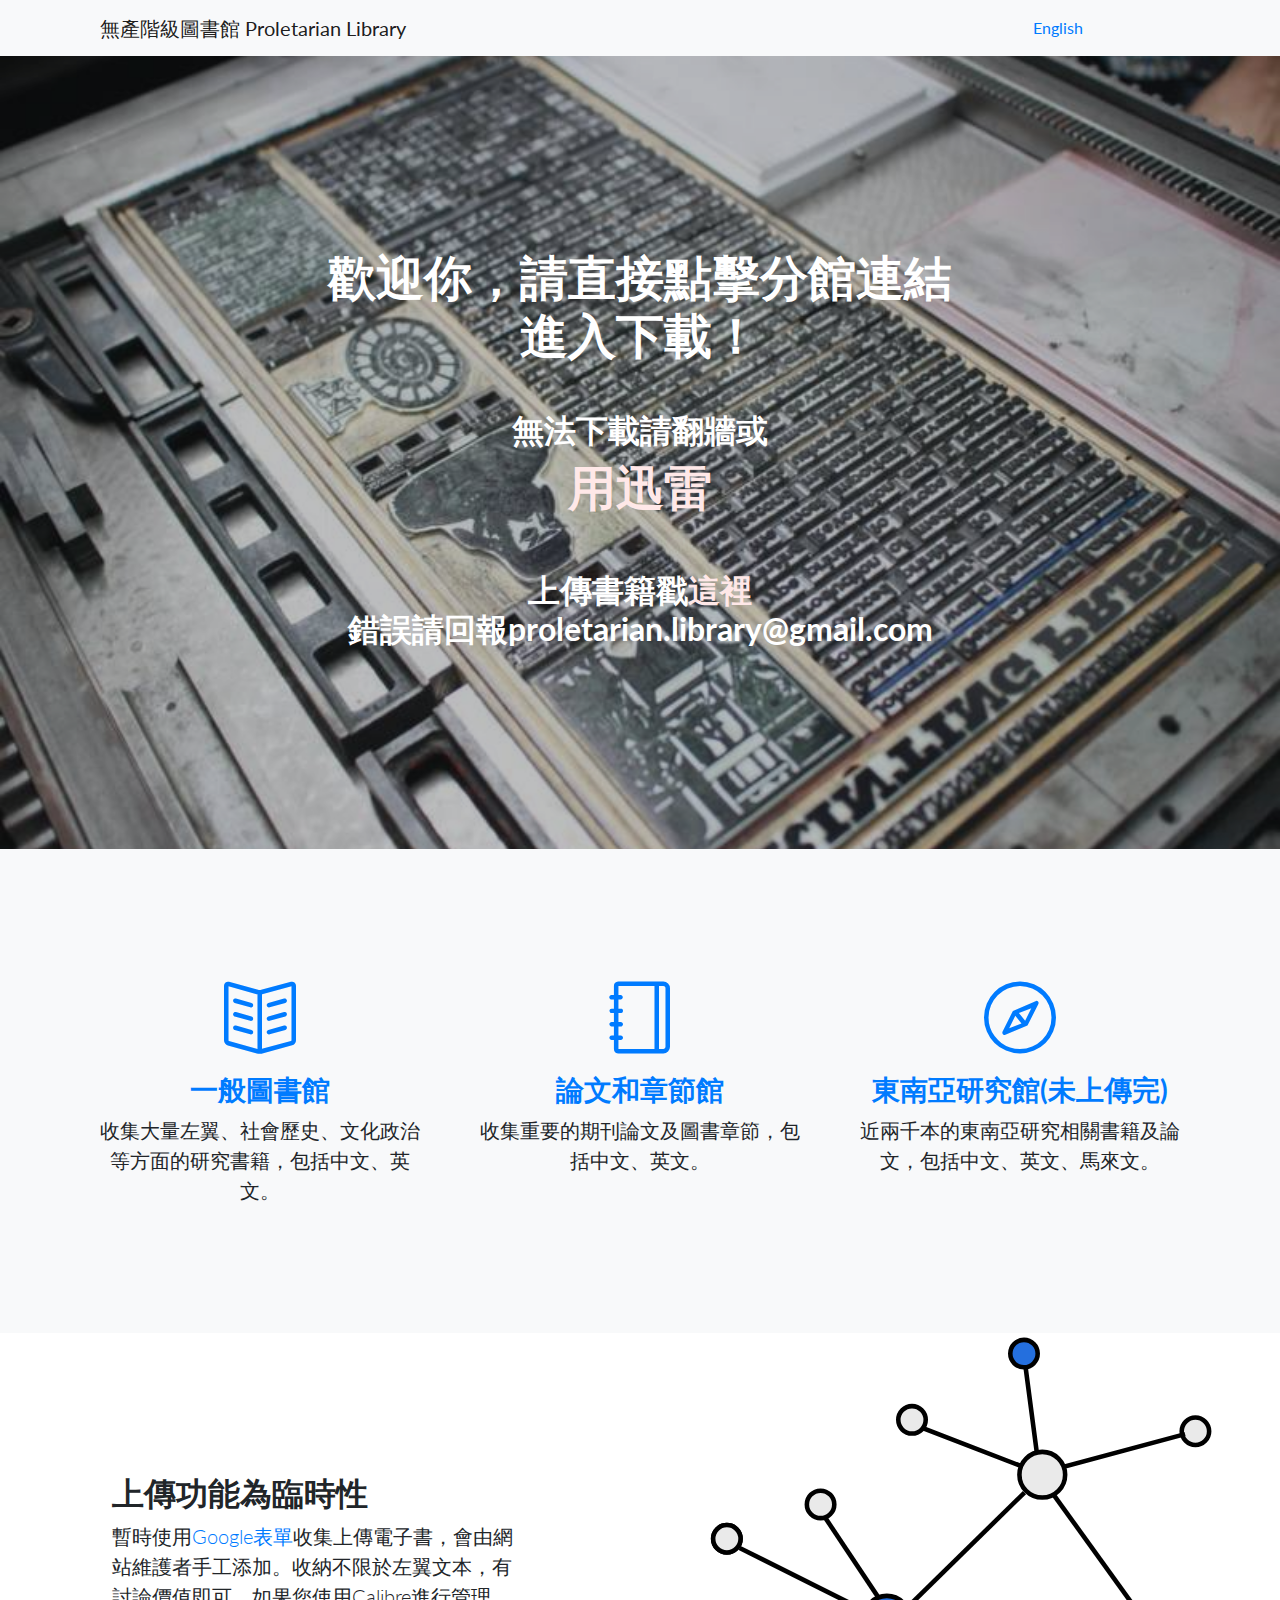
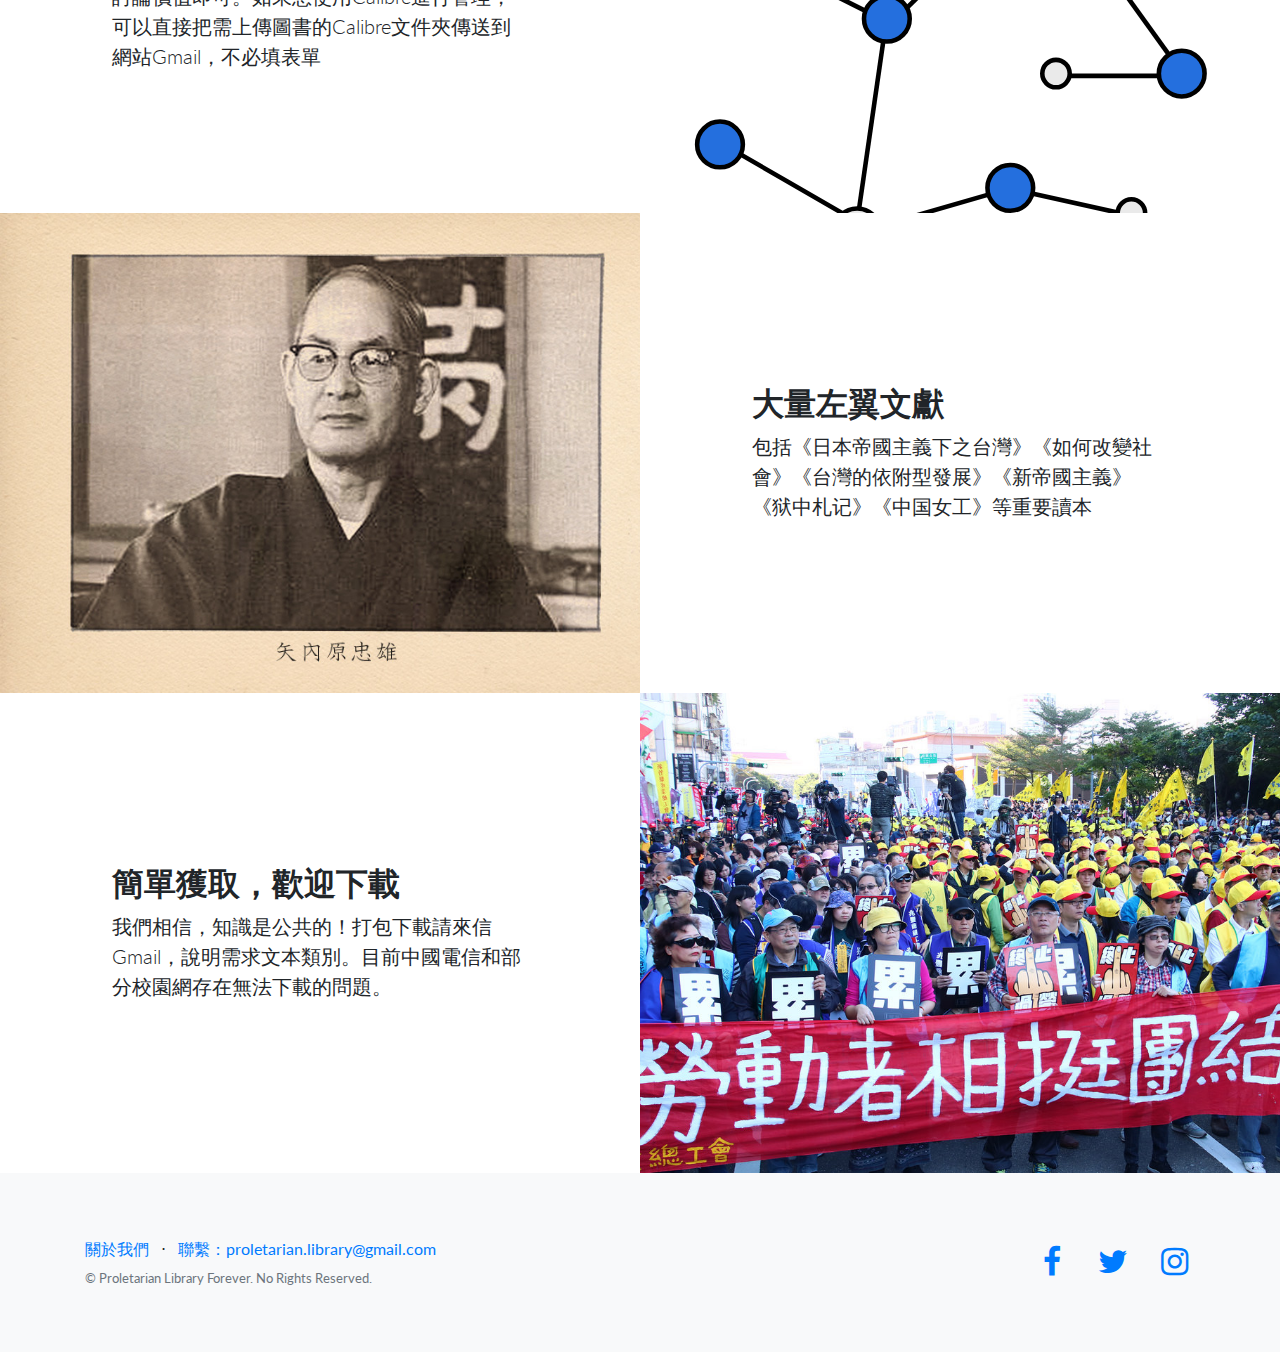
==== index.html @ 44e4b073 "改名東南亞研究館" ====
<!DOCTYPE html>
<html lang="zh-cmn-Hant">

  <head>
    <!-- Global site tag (gtag.js) - Google Analytics -->
    <script async src="https://www.googletagmanager.com/gtag/js?id=UA-118334359-1"></script>
    <script>
      window.dataLayer = window.dataLayer || [];
      function gtag(){dataLayer.push(arguments);}
      gtag('js', new Date());
    
      gtag('config', 'UA-118334359-1');
    </script>


    <meta charset="utf-8">
    <meta name="viewport" content="width=device-width, initial-scale=1, shrink-to-fit=no">
    <meta name="description" content="">
    <meta name="author" content="">

    <title>無產階級圖書館 - 解放知識！</title>
    <link rel="Shortcut Icon" type="image/x-icon" href="favicon.ico" />

    <!-- Bootstrap core CSS -->
    <link href="vendor/bootstrap/css/bootstrap.min.css" rel="stylesheet">

    <!-- Custom fonts for this template -->
    <link href="vendor/font-awesome/css/font-awesome.min.css" rel="stylesheet" type="text/css">
    <link href="vendor/simple-line-icons/css/simple-line-icons.css" rel="stylesheet" type="text/css">
    <link href="https://fonts.googleapis.com/css?family=Lato:300,400,700,300italic,400italic,700italic" rel="stylesheet" type="text/css">

    <!-- Custom styles for this template -->
    <link href="css/landing-page.min.css" rel="stylesheet">

  </head>

  <body>
    <!-- Navigation -->
    <nav class="navbar navbar-light bg-light static-top">
      <div class="container">
        <div class="col-md-10">
        <a class="navbar-brand" href="#">無產階級圖書館 Proletarian Library</a>
        </div>
        <div class="col-md-2">
        <a id="translateLink" class="text-right"></a>
        <a href="en-index.html" class="text-right">&nbsp;&nbsp;English</a>
        </div>
      </div>
    </nav>

    <!-- Masthead -->
    <header class="masthead text-white text-center">
      <div class="overlay"></div>
      <div class="container">
        <div class="row">
          <div class="col-xl-9 mx-auto">
            <h1 class="mb-5" id="invitecode">歡迎你，請直接點擊分館連結<br>進入下載！</h1><h2>無法下載請翻牆或<h1><a style="color:#FFE8E8;" href="http://www.xunlei.com/">用迅雷</a></h1></h2><br><br><h2>上傳書籍戳<a style="color:#FFE8E8;" href="https://goo.gl/forms/oBvACtaCFhS4mott1">這裡</a><br>錯誤請回報proletarian.library@gmail.com</h2>
          </div>
          <div class="col-md-10 col-lg-8 col-xl-7 mx-auto">
            <form>
              <!-- div class="form-row">
                <div class="col-12 col-md-9 mb-2 mb-md-0">
                  <input type="text" class="form-control form-control-lg" placeholder="輸入">
                </div>
                <div class="col-12 col-md-3">
                  <button type="button" class="btn btn-block btn-lg btn-primary" onclick="myFunction()">申請</button>
                </div -->
              </div>
            </form>
          </div>
        </div>
      </div>
    </header>

    <!-- Icons Grid -->
    <section class="features-icons bg-light text-center">
      <div class="container">
        <div class="row">
          <div class="col-lg-4">
            <div class="features-icons-item mx-auto mb-5 mb-lg-0 mb-lg-3">
              <div class="features-icons-icon d-flex">
                <i class="icon-book-open m-auto text-primary" onclick="window.open('My_library_table.html');"></i>
              </div>
              <h3><a target="_blank" href="My_library_table.html">一般圖書館</a></h3>
              <p class="lead mb-0">收集大量左翼、社會歷史、文化政治等方面的研究書籍，包括中文、英文。</p>
            </div>
          </div>
          <div class="col-lg-4">
            <div class="features-icons-item mx-auto mb-5 mb-lg-0 mb-lg-3">
              <div class="features-icons-icon d-flex">
                <i class="icon-notebook m-auto text-primary" onclick="window.open('Articles_table.html');"></i>
              </div>
              <h3><a target="_blank" href="Articles_table.html">論文和章節館</a></h3>
              <p class="lead mb-0">收集重要的期刊論文及圖書章節，包括中文、英文。</p>
            </div>
          </div>
          <div class="col-lg-4">
            <div class="features-icons-item mx-auto mb-0 mb-lg-3">
              <div class="features-icons-icon d-flex">
                <i class="icon-compass m-auto text-primary" onclick="window.open('singapore-malaysia_table.html');"></i>
              </div>
              <h3><a target="_blank" href="SEA_table.html">東南亞研究館(未上傳完)</a></h3>
              <p class="lead mb-0">近兩千本的東南亞研究相關書籍及論文，包括中文、英文、馬來文。</p>
            </div>
          </div>
        </div>
      </div>
    </section>

    <!-- Image Showcases -->
    <section class="showcase">
      <div class="container-fluid p-0">
        <div class="row no-gutters">

          <div class="col-lg-6 order-lg-2 text-white showcase-img" style="background-image: url('img/bg-showcase-1.svg');"></div>
          <div class="col-lg-6 order-lg-1 my-auto showcase-text">
            <h2>上傳功能為臨時性</h2>
            <p class="lead mb-0">暫時使用<a href="https://goo.gl/forms/oBvACtaCFhS4mott1">Google表單</a>收集上傳電子書，會由網站維護者手工添加。收納不限於左翼文本，有討論價值即可。如果您使用Calibre進行管理，可以直接把需上傳圖書的Calibre文件夾傳送到網站Gmail，不必填表單</p>
          </div>
        </div>
        <div class="row no-gutters">
          <div class="col-lg-6 text-white showcase-img" style="background-image: url('img/bg-showcase-2.jpg');"></div>
          <div class="col-lg-6 my-auto showcase-text">
            <h2>大量左翼文獻</h2>
            <p class="lead mb-0">包括《日本帝國主義下之台灣》《如何改變社會》《台灣的依附型發展》《新帝國主義》《狱中札记》《中国女工》等重要讀本</p>
          </div>
        </div>
        <div class="row no-gutters">
          <div class="col-lg-6 order-lg-2 text-white showcase-img" style="background-image: url('img/bg-showcase-3.jpg');"></div>
          <div class="col-lg-6 order-lg-1 my-auto showcase-text">
            <h2>簡單獲取，歡迎下載</h2>
            <p class="lead mb-0">我們相信，知識是公共的！打包下載請來信Gmail，說明需求文本類別。目前中國電信和部分校園網存在無法下載的問題。</p>
          </div>
        </div>
      </div>
    </section>
    <!-- Testimonials
    <section class="testimonials text-center bg-light">
      <div class="container">
        <h2 class="mb-5">What people are saying...</h2>
        <div class="row">
          <div class="col-lg-4">
            <div class="testimonial-item mx-auto mb-5 mb-lg-0">
              <img class="img-fluid rounded-circle mb-3" src="img/testimonials-1.jpg" alt="">
              <h5>Margaret E.</h5>
              <p class="font-weight-light mb-0">"This is fantastic! Thanks so much guys!"</p>
            </div>
          </div>
          <div class="col-lg-4">
            <div class="testimonial-item mx-auto mb-5 mb-lg-0">
              <img class="img-fluid rounded-circle mb-3" src="img/testimonials-2.jpg" alt="">
              <h5>Fred S.</h5>
              <p class="font-weight-light mb-0">"Bootstrap is amazing. I've been using it to create lots of super nice landing pages."</p>
            </div>
          </div>
          <div class="col-lg-4">
            <div class="testimonial-item mx-auto mb-5 mb-lg-0">
              <img class="img-fluid rounded-circle mb-3" src="img/testimonials-3.jpg" alt="">
              <h5>Sarah	W.</h5>
              <p class="font-weight-light mb-0">"Thanks so much for making these free resources available to us!"</p>
            </div>
          </div>
        </div>
      </div>
    </section> 
    -->

    <!-- Call to Action
    <section class="call-to-action text-white text-center">
      <div class="overlay"></div>
      <div class="container">
        <div class="row">
          <div class="col-xl-9 mx-auto">
            <h2 class="mb-4" id="invitecode">有興趣? 輸入「我申請加入無產階級圖書館」來獲得邀請碼</h2>
          </div>
          <div class="col-md-10 col-lg-8 col-xl-7 mx-auto">
            <form>
              <div class="form-row">
                <div class="col-12 col-md-9 mb-2 mb-md-0">
                  <input type="text" class="form-control form-control-lg" placeholder="輸入">
                </div>
                <div class="col-12 col-md-3">
                  <button type="button" class="btn btn-block btn-lg btn-primary" onclick="myFunction()">申請!</button>
                </div>
              </div>
            </form>
          </div>
        </div>
      </div>
    </section>
    -->

    <!-- Footer -->
    <footer class="footer bg-light">
      <div class="container">
        <div class="row">
          <div class="col-lg-6 h-100 text-center text-lg-left my-auto">
            <ul class="list-inline mb-2">
              <li class="list-inline-item">
                <a href="about.html">關於我們</a>
              </li>
              <li class="list-inline-item">&sdot;</li>
              <li class="list-inline-item">
                <a href="#">聯繫：proletarian.library@gmail.com</a>
              </li>
            </ul>
            <p class="text-muted small mb-4 mb-lg-0">&copy; Proletarian Library Forever. No Rights Reserved.</p>
          </div>
          <div class="col-lg-6 h-100 text-center text-lg-right my-auto">
            <ul class="list-inline mb-0">
              <li class="list-inline-item mr-3">
                <a href="https://www.facebook.com/%E7%84%A1%E7%94%A2%E9%9A%8E%E7%B4%9A%E5%9C%96%E6%9B%B8%E9%A4%A8-1980817695581349">
                  <i class="fa fa-facebook fa-2x fa-fw"></i>
                </a>
              </li>
              <li class="list-inline-item mr-3">
                <a href="#">
                  <i class="fa fa-twitter fa-2x fa-fw"></i>
                </a>
              </li>
              <li class="list-inline-item">
                <a href="#">
                  <i class="fa fa-instagram fa-2x fa-fw"></i>
                </a>
              </li>
            </ul>
          </div>
        </div>
      </div>
    </footer>

    <!-- Bootstrap core JavaScript -->
    <script src="vendor/jquery/jquery.min.js"></script>
    <script src="vendor/bootstrap/js/bootstrap.bundle.min.js"></script>
    <script src="chinese_convert.js"></script>
    <script>
    var defaultEncoding = 1; // 預設語言：1-繁體中文 | 2-简体中文
    var translateDelay = 0;
    var cookieDomain = "https://b614103080.github.io/proletariat_library";  // 修改爲你的部落格地址
    var msgToTraditionalChinese = "轉換爲繁體";  // 簡轉繁時所顯示的文字
    var msgToSimplifiedChinese = "转换为简体";   // 繁转简时所显示的文字
    var translateButtonId = "translateLink";  // 「轉換」<A>鏈接標籤ID
    translateInitilization();
    </script>

  </body>

</html>
---- vendor/simple-line-icons/css/simple-line-icons.css ----
@font-face {
  font-family: 'simple-line-icons';
  src: url('../fonts/Simple-Line-Icons.eot?v=2.4.0');
  src: url('../fonts/Simple-Line-Icons.eot?v=2.4.0#iefix') format('embedded-opentype'), url('../fonts/Simple-Line-Icons.woff2?v=2.4.0') format('woff2'), url('../fonts/Simple-Line-Icons.ttf?v=2.4.0') format('truetype'), url('../fonts/Simple-Line-Icons.woff?v=2.4.0') format('woff'), url('../fonts/Simple-Line-Icons.svg?v=2.4.0#simple-line-icons') format('svg');
  font-weight: normal;
  font-style: normal;
}
/*
 Use the following CSS code if you want to have a class per icon.
 Instead of a list of all class selectors, you can use the generic [class*="icon-"] selector, but it's slower:
*/
.icon-user,
.icon-people,
.icon-user-female,
.icon-user-follow,
.icon-user-following,
.icon-user-unfollow,
.icon-login,
.icon-logout,
.icon-emotsmile,
.icon-phone,
.icon-call-end,
.icon-call-in,
.icon-call-out,
.icon-map,
.icon-location-pin,
.icon-direction,
.icon-directions,
.icon-compass,
.icon-layers,
.icon-menu,
.icon-list,
.icon-options-vertical,
.icon-options,
.icon-arrow-down,
.icon-arrow-left,
.icon-arrow-right,
.icon-arrow-up,
.icon-arrow-up-circle,
.icon-arrow-left-circle,
.icon-arrow-right-circle,
.icon-arrow-down-circle,
.icon-check,
.icon-clock,
.icon-plus,
.icon-minus,
.icon-close,
.icon-event,
.icon-exclamation,
.icon-organization,
.icon-trophy,
.icon-screen-smartphone,
.icon-screen-desktop,
.icon-plane,
.icon-notebook,
.icon-mustache,
.icon-mouse,
.icon-magnet,
.icon-energy,
.icon-disc,
.icon-cursor,
.icon-cursor-move,
.icon-crop,
.icon-chemistry,
.icon-speedometer,
.icon-shield,
.icon-screen-tablet,
.icon-magic-wand,
.icon-hourglass,
.icon-graduation,
.icon-ghost,
.icon-game-controller,
.icon-fire,
.icon-eyeglass,
.icon-envelope-open,
.icon-envelope-letter,
.icon-bell,
.icon-badge,
.icon-anchor,
.icon-wallet,
.icon-vector,
.icon-speech,
.icon-puzzle,
.icon-printer,
.icon-present,
.icon-playlist,
.icon-pin,
.icon-picture,
.icon-handbag,
.icon-globe-alt,
.icon-globe,
.icon-folder-alt,
.icon-folder,
.icon-film,
.icon-feed,
.icon-drop,
.icon-drawer,
.icon-docs,
.icon-doc,
.icon-diamond,
.icon-cup,
.icon-calculator,
.icon-bubbles,
.icon-briefcase,
.icon-book-open,
.icon-basket-loaded,
.icon-basket,
.icon-bag,
.icon-action-undo,
.icon-action-redo,
.icon-wrench,
.icon-umbrella,
.icon-trash,
.icon-tag,
.icon-support,
.icon-frame,
.icon-size-fullscreen,
.icon-size-actual,
.icon-shuffle,
.icon-share-alt,
.icon-share,
.icon-rocket,
.icon-question,
.icon-pie-chart,
.icon-pencil,
.icon-note,
.icon-loop,
.icon-home,
.icon-grid,
.icon-graph,
.icon-microphone,
.icon-music-tone-alt,
.icon-music-tone,
.icon-earphones-alt,
.icon-earphones,
.icon-equalizer,
.icon-like,
.icon-dislike,
.icon-control-start,
.icon-control-rewind,
.icon-control-play,
.icon-control-pause,
.icon-control-forward,
.icon-control-end,
.icon-volume-1,
.icon-volume-2,
.icon-volume-off,
.icon-calendar,
.icon-bulb,
.icon-chart,
.icon-ban,
.icon-bubble,
.icon-camrecorder,
.icon-camera,
.icon-cloud-download,
.icon-cloud-upload,
.icon-envelope,
.icon-eye,
.icon-flag,
.icon-heart,
.icon-info,
.icon-key,
.icon-link,
.icon-lock,
.icon-lock-open,
.icon-magnifier,
.icon-magnifier-add,
.icon-magnifier-remove,
.icon-paper-clip,
.icon-paper-plane,
.icon-power,
.icon-refresh,
.icon-reload,
.icon-settings,
.icon-star,
.icon-symbol-female,
.icon-symbol-male,
.icon-target,
.icon-credit-card,
.icon-paypal,
.icon-social-tumblr,
.icon-social-twitter,
.icon-social-facebook,
.icon-social-instagram,
.icon-social-linkedin,
.icon-social-pinterest,
.icon-social-github,
.icon-social-google,
.icon-social-reddit,
.icon-social-skype,
.icon-social-dribbble,
.icon-social-behance,
.icon-social-foursqare,
.icon-social-soundcloud,
.icon-social-spotify,
.icon-social-stumbleupon,
.icon-social-youtube,
.icon-social-dropbox,
.icon-social-vkontakte,
.icon-social-steam {
  font-family: 'simple-line-icons';
  speak: none;
  font-style: normal;
  font-weight: normal;
  font-variant: normal;
  text-transform: none;
  line-height: 1;
  /* Better Font Rendering =========== */
  -webkit-font-smoothing: antialiased;
  -moz-osx-font-smoothing: grayscale;
}
.icon-user:before {
  content: "\e005";
}
.icon-people:before {
  content: "\e001";
}
.icon-user-female:before {
  content: "\e000";
}
.icon-user-follow:before {
  content: "\e002";
}
.icon-user-following:before {
  content: "\e003";
}
.icon-user-unfollow:before {
  content: "\e004";
}
.icon-login:before {
  content: "\e066";
}
.icon-logout:before {
  content: "\e065";
}
.icon-emotsmile:before {
  content: "\e021";
}
.icon-phone:before {
  content: "\e600";
}
.icon-call-end:before {
  content: "\e048";
}
.icon-call-in:before {
  content: "\e047";
}
.icon-call-out:before {
  content: "\e046";
}
.icon-map:before {
  content: "\e033";
}
.icon-location-pin:before {
  content: "\e096";
}
.icon-direction:before {
  content: "\e042";
}
.icon-directions:before {
  content: "\e041";
}
.icon-compass:before {
  content: "\e045";
}
.icon-layers:before {
  content: "\e034";
}
.icon-menu:before {
  content: "\e601";
}
.icon-list:before {
  content: "\e067";
}
.icon-options-vertical:before {
  content: "\e602";
}
.icon-options:before {
  content: "\e603";
}
.icon-arrow-down:before {
  content: "\e604";
}
.icon-arrow-left:before {
  content: "\e605";
}
.icon-arrow-right:before {
  content: "\e606";
}
.icon-arrow-up:before {
  content: "\e607";
}
.icon-arrow-up-circle:before {
  content: "\e078";
}
.icon-arrow-left-circle:before {
  content: "\e07a";
}
.icon-arrow-right-circle:before {
  content: "\e079";
}
.icon-arrow-down-circle:before {
  content: "\e07b";
}
.icon-check:before {
  content: "\e080";
}
.icon-clock:before {
  content: "\e081";
}
.icon-plus:before {
  content: "\e095";
}
.icon-minus:before {
  content: "\e615";
}
.icon-close:before {
  content: "\e082";
}
.icon-event:before {
  content: "\e619";
}
.icon-exclamation:before {
  content: "\e617";
}
.icon-organization:before {
  content: "\e616";
}
.icon-trophy:before {
  content: "\e006";
}
.icon-screen-smartphone:before {
  content: "\e010";
}
.icon-screen-desktop:before {
  content: "\e011";
}
.icon-plane:before {
  content: "\e012";
}
.icon-notebook:before {
  content: "\e013";
}
.icon-mustache:before {
  content: "\e014";
}
.icon-mouse:before {
  content: "\e015";
}
.icon-magnet:before {
  content: "\e016";
}
.icon-energy:before {
  content: "\e020";
}
.icon-disc:before {
  content: "\e022";
}
.icon-cursor:before {
  content: "\e06e";
}
.icon-cursor-move:before {
  content: "\e023";
}
.icon-crop:before {
  content: "\e024";
}
.icon-chemistry:before {
  content: "\e026";
}
.icon-speedometer:before {
  content: "\e007";
}
.icon-shield:before {
  content: "\e00e";
}
.icon-screen-tablet:before {
  content: "\e00f";
}
.icon-magic-wand:before {
  content: "\e017";
}
.icon-hourglass:before {
  content: "\e018";
}
.icon-graduation:before {
  content: "\e019";
}
.icon-ghost:before {
  content: "\e01a";
}
.icon-game-controller:before {
  content: "\e01b";
}
.icon-fire:before {
  content: "\e01c";
}
.icon-eyeglass:before {
  content: "\e01d";
}
.icon-envelope-open:before {
  content: "\e01e";
}
.icon-envelope-letter:before {
  content: "\e01f";
}
.icon-bell:before {
  content: "\e027";
}
.icon-badge:before {
  content: "\e028";
}
.icon-anchor:before {
  content: "\e029";
}
.icon-wallet:before {
  content: "\e02a";
}
.icon-vector:before {
  content: "\e02b";
}
.icon-speech:before {
  content: "\e02c";
}
.icon-puzzle:before {
  content: "\e02d";
}
.icon-printer:before {
  content: "\e02e";
}
.icon-present:before {
  content: "\e02f";
}
.icon-playlist:before {
  content: "\e030";
}
.icon-pin:before {
  content: "\e031";
}
.icon-picture:before {
  content: "\e032";
}
.icon-handbag:before {
  content: "\e035";
}
.icon-globe-alt:before {
  content: "\e036";
}
.icon-globe:before {
  content: "\e037";
}
.icon-folder-alt:before {
  content: "\e039";
}
.icon-folder:before {
  content: "\e089";
}
.icon-film:before {
  content: "\e03a";
}
.icon-feed:before {
  content: "\e03b";
}
.icon-drop:before {
  content: "\e03e";
}
.icon-drawer:before {
  content: "\e03f";
}
.icon-docs:before {
  content: "\e040";
}
.icon-doc:before {
  content: "\e085";
}
.icon-diamond:before {
  content: "\e043";
}
.icon-cup:before {
  content: "\e044";
}
.icon-calculator:before {
  content: "\e049";
}
.icon-bubbles:before {
  content: "\e04a";
}
.icon-briefcase:before {
  content: "\e04b";
}
.icon-book-open:before {
  content: "\e04c";
}
.icon-basket-loaded:before {
  content: "\e04d";
}
.icon-basket:before {
  content: "\e04e";
}
.icon-bag:before {
  content: "\e04f";
}
.icon-action-undo:before {
  content: "\e050";
}
.icon-action-redo:before {
  content: "\e051";
}
.icon-wrench:before {
  content: "\e052";
}
.icon-umbrella:before {
  content: "\e053";
}
.icon-trash:before {
  content: "\e054";
}
.icon-tag:before {
  content: "\e055";
}
.icon-support:before {
  content: "\e056";
}
.icon-frame:before {
  content: "\e038";
}
.icon-size-fullscreen:before {
  content: "\e057";
}
.icon-size-actual:before {
  content: "\e058";
}
.icon-shuffle:before {
  content: "\e059";
}
.icon-share-alt:before {
  content: "\e05a";
}
.icon-share:before {
  content: "\e05b";
}
.icon-rocket:before {
  content: "\e05c";
}
.icon-question:before {
  content: "\e05d";
}
.icon-pie-chart:before {
  content: "\e05e";
}
.icon-pencil:before {
  content: "\e05f";
}
.icon-note:before {
  content: "\e060";
}
.icon-loop:before {
  content: "\e064";
}
.icon-home:before {
  content: "\e069";
}
.icon-grid:before {
  content: "\e06a";
}
.icon-graph:before {
  content: "\e06b";
}
.icon-microphone:before {
  content: "\e063";
}
.icon-music-tone-alt:before {
  content: "\e061";
}
.icon-music-tone:before {
  content: "\e062";
}
.icon-earphones-alt:before {
  content: "\e03c";
}
.icon-earphones:before {
  content: "\e03d";
}
.icon-equalizer:before {
  content: "\e06c";
}
.icon-like:before {
  content: "\e068";
}
.icon-dislike:before {
  content: "\e06d";
}
.icon-control-start:before {
  content: "\e06f";
}
.icon-control-rewind:before {
  content: "\e070";
}
.icon-control-play:before {
  content: "\e071";
}
.icon-control-pause:before {
  content: "\e072";
}
.icon-control-forward:before {
  content: "\e073";
}
.icon-control-end:before {
  content: "\e074";
}
.icon-volume-1:before {
  content: "\e09f";
}
.icon-volume-2:before {
  content: "\e0a0";
}
.icon-volume-off:before {
  content: "\e0a1";
}
.icon-calendar:before {
  content: "\e075";
}
.icon-bulb:before {
  content: "\e076";
}
.icon-chart:before {
  content: "\e077";
}
.icon-ban:before {
  content: "\e07c";
}
.icon-bubble:before {
  content: "\e07d";
}
.icon-camrecorder:before {
  content: "\e07e";
}
.icon-camera:before {
  content: "\e07f";
}
.icon-cloud-download:before {
  content: "\e083";
}
.icon-cloud-upload:before {
  content: "\e084";
}
.icon-envelope:before {
  content: "\e086";
}
.icon-eye:before {
  content: "\e087";
}
.icon-flag:before {
  content: "\e088";
}
.icon-heart:before {
  content: "\e08a";
}
.icon-info:before {
  content: "\e08b";
}
.icon-key:before {
  content: "\e08c";
}
.icon-link:before {
  content: "\e08d";
}
.icon-lock:before {
  content: "\e08e";
}
.icon-lock-open:before {
  content: "\e08f";
}
.icon-magnifier:before {
  content: "\e090";
}
.icon-magnifier-add:before {
  content: "\e091";
}
.icon-magnifier-remove:before {
  content: "\e092";
}
.icon-paper-clip:before {
  content: "\e093";
}
.icon-paper-plane:before {
  content: "\e094";
}
.icon-power:before {
  content: "\e097";
}
.icon-refresh:before {
  content: "\e098";
}
.icon-reload:before {
  content: "\e099";
}
.icon-settings:before {
  content: "\e09a";
}
.icon-star:before {
  content: "\e09b";
}
.icon-symbol-female:before {
  content: "\e09c";
}
.icon-symbol-male:before {
  content: "\e09d";
}
.icon-target:before {
  content: "\e09e";
}
.icon-credit-card:before {
  content: "\e025";
}
.icon-paypal:before {
  content: "\e608";
}
.icon-social-tumblr:before {
  content: "\e00a";
}
.icon-social-twitter:before {
  content: "\e009";
}
.icon-social-facebook:before {
  content: "\e00b";
}
.icon-social-instagram:before {
  content: "\e609";
}
.icon-social-linkedin:before {
  content: "\e60a";
}
.icon-social-pinterest:before {
  content: "\e60b";
}
.icon-social-github:before {
  content: "\e60c";
}
.icon-social-google:before {
  content: "\e60d";
}
.icon-social-reddit:before {
  content: "\e60e";
}
.icon-social-skype:before {
  content: "\e60f";
}
.icon-social-dribbble:before {
  content: "\e00d";
}
.icon-social-behance:before {
  content: "\e610";
}
.icon-social-foursqare:before {
  content: "\e611";
}
.icon-social-soundcloud:before {
  content: "\e612";
}
.icon-social-spotify:before {
  content: "\e613";
}
.icon-social-stumbleupon:before {
  content: "\e614";
}
.icon-social-youtube:before {
  content: "\e008";
}
.icon-social-dropbox:before {
  content: "\e00c";
}
.icon-social-vkontakte:before {
  content: "\e618";
}
.icon-social-steam:before {
  content: "\e620";
}
---- css/landing-page.min.css ----
body{font-family:Lato,'Helvetica Neue',Helvetica,Arial,sans-serif}h1,h2,h3,h4,h5,h6{font-family:Lato,'Helvetica Neue',Helvetica,Arial,sans-serif;font-weight:700}header.masthead{position:relative;background-color:#343a40;background:url(../img/bg-masthead.jpg) no-repeat center center;-webkit-background-size:cover;-moz-background-size:cover;-o-background-size:cover;background-size:cover;padding-top:8rem;padding-bottom:8rem}header.masthead .overlay{position:absolute;background-color:#212529;height:100%;width:100%;top:0;left:0;opacity:.3}header.masthead h1{font-size:2rem}@media (min-width:768px){header.masthead{padding-top:12rem;padding-bottom:12rem}header.masthead h1{font-size:3rem}}.showcase .showcase-text{padding:3rem}.showcase .showcase-img{min-height:30rem;background-size:cover}@media (min-width:768px){.showcase .showcase-text{padding:7rem}}.features-icons{padding-top:7rem;padding-bottom:7rem}.features-icons .features-icons-item{max-width:20rem}.features-icons .features-icons-item .features-icons-icon{height:7rem}.features-icons .features-icons-item .features-icons-icon i{font-size:4.5rem}.features-icons .features-icons-item:hover .features-icons-icon i{font-size:5rem}.testimonials{padding-top:7rem;padding-bottom:7rem}.testimonials .testimonial-item{max-width:18rem}.testimonials .testimonial-item img{max-width:12rem;box-shadow:0 5px 5px 0 #adb5bd}.call-to-action{position:relative;background-color:#343a40;background:url(../img/bg-masthead.jpg) no-repeat center center;-webkit-background-size:cover;-moz-background-size:cover;-o-background-size:cover;background-size:cover;padding-top:7rem;padding-bottom:7rem}.call-to-action .overlay{position:absolute;background-color:#212529;height:100%;width:100%;top:0;left:0;opacity:.3}footer.footer{padding-top:4rem;padding-bottom:4rem}

#myInput {
    background-image: url('../img/searchicon.png'); /* 搜索按钮 */
    background-position: 10px 12px; /* 定位搜索按钮 */
    background-repeat: no-repeat; /* 不重复图片 */
    width: 100%;
    font-size: 19px;
    padding: 12px 20px 12px 40px;
    border: 1px solid #ddd;
    margin-bottom: 12px; 
}
 
#myTable {
    border-collapse: collapse; 
    width: 100%; 
    border: 1px solid #ddd;
    font-size: 18px; 
}
 
#myTable th, #myTable td {
    text-align: left;
    padding: 12px;
}
 
#myTable tr {
    /* 表格添加边框 */
    border-bottom: 1px solid #ddd; 
}
 
#myTable tr.header, #myTable tr:hover {
    /* 表头及鼠标移动过 tr 时添加背景 */
    background-color: #f1f1f1;
}
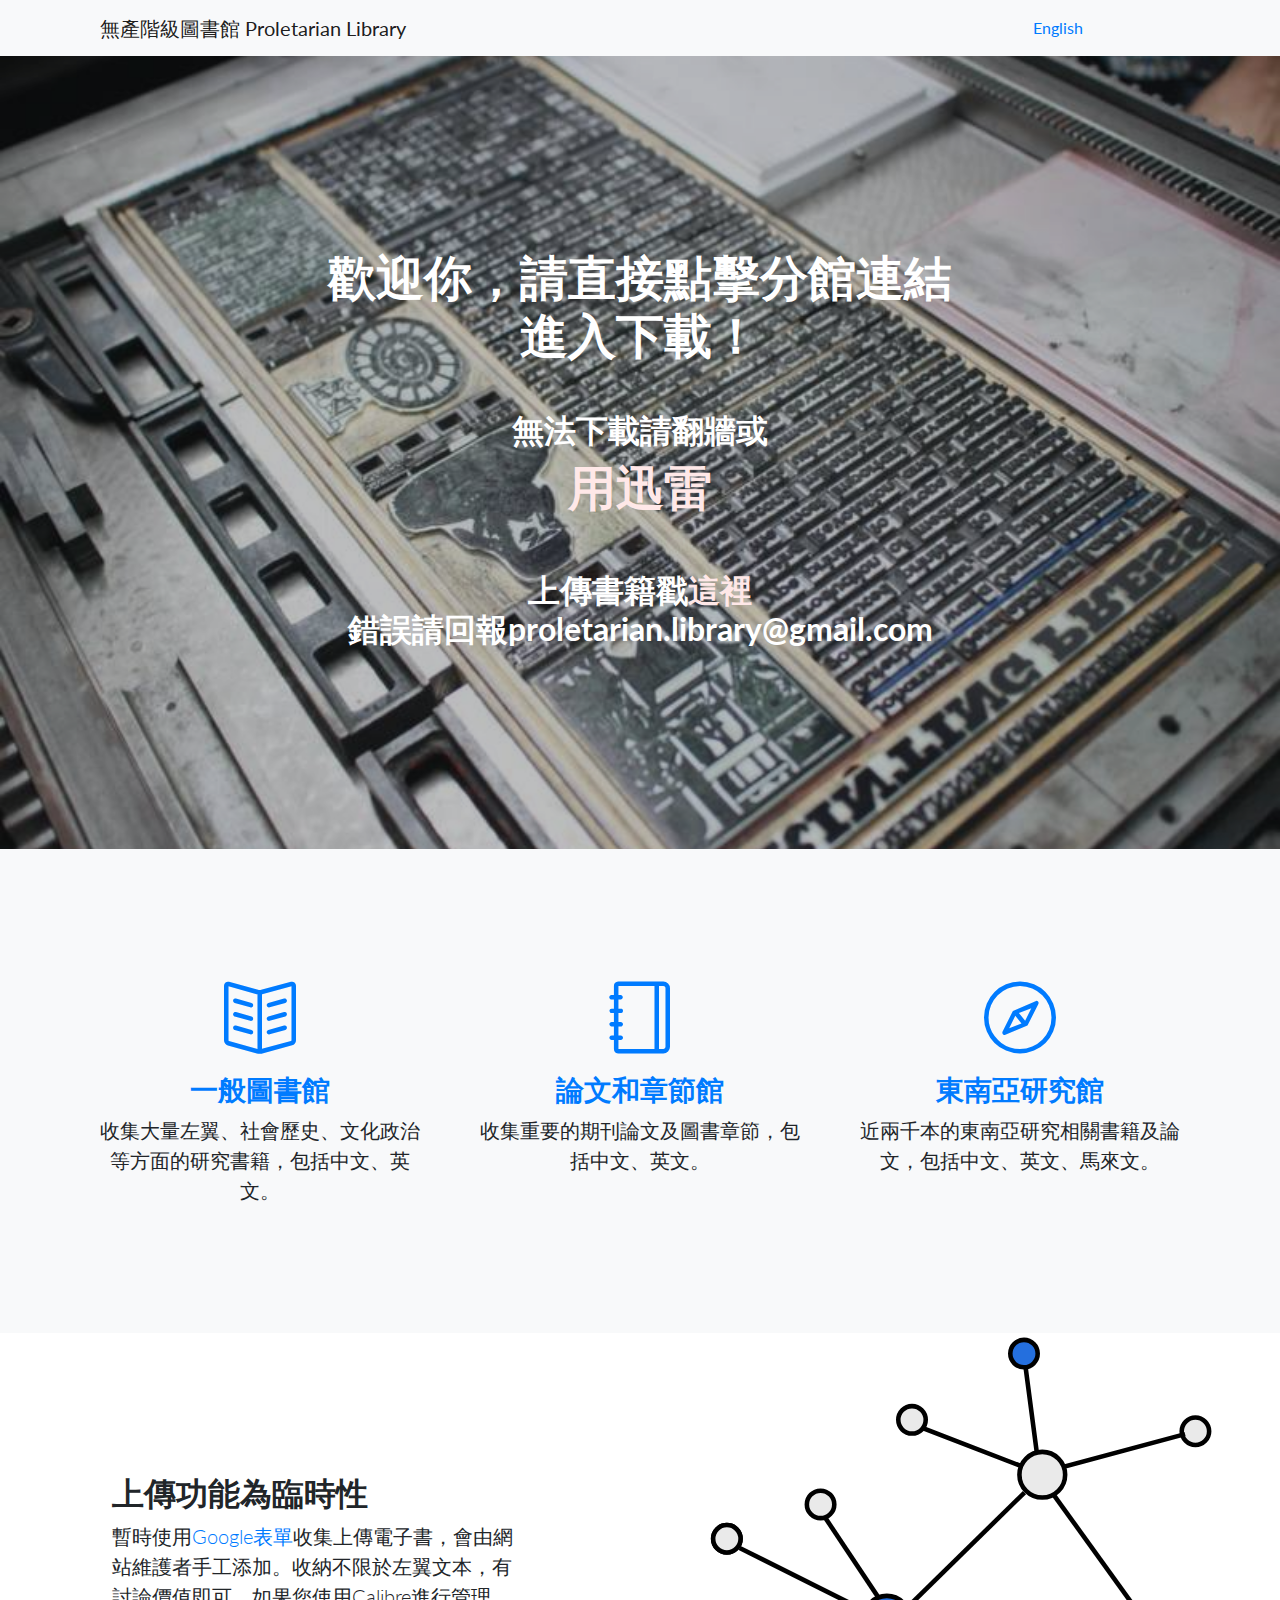
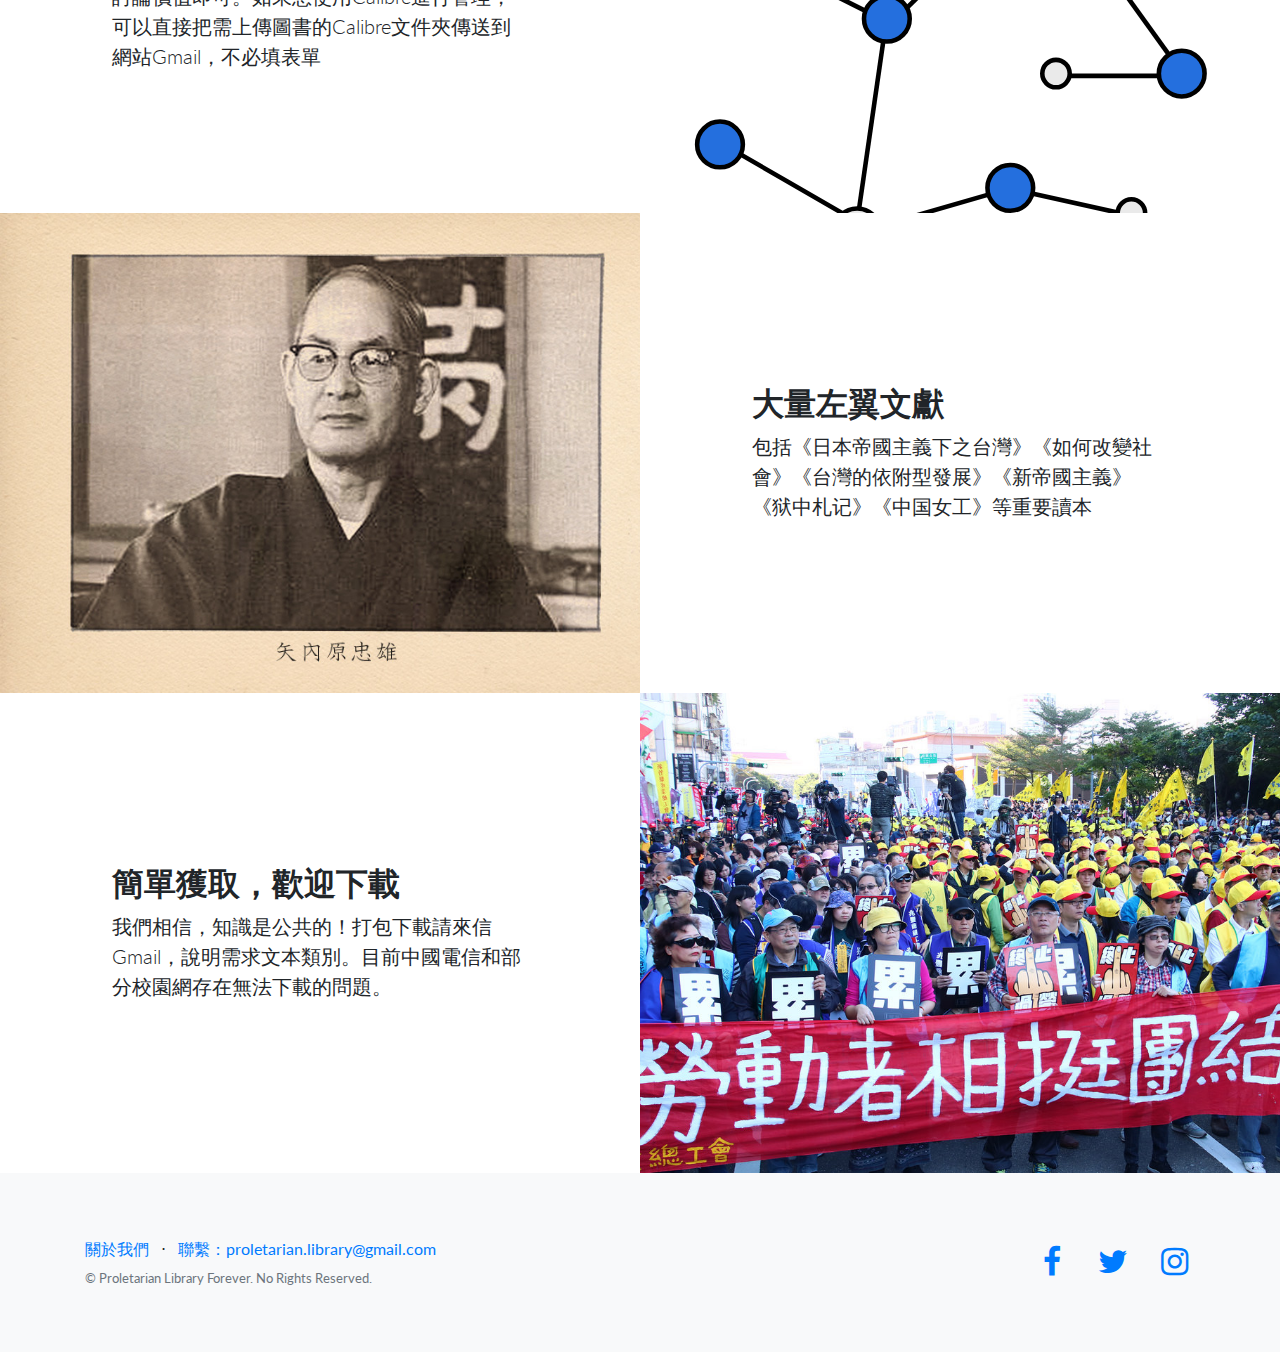
==== commit 87423adc: "更新-東南亞研究館上傳完畢" ====
--- a/index.html
+++ b/index.html
@@ -97,9 +97,9 @@
           <div class="col-lg-4">
             <div class="features-icons-item mx-auto mb-0 mb-lg-3">
               <div class="features-icons-icon d-flex">
-                <i class="icon-compass m-auto text-primary" onclick="window.open('singapore-malaysia_table.html');"></i>
-              </div>
-              <h3><a target="_blank" href="SEA_table.html">東南亞研究館(未上傳完)</a></h3>
+                <i class="icon-compass m-auto text-primary" onclick="window.open('SEA_table.html');"></i>
+              </div>
+              <h3><a target="_blank" href="SEA_table.html">東南亞研究館</a></h3>
               <p class="lead mb-0">近兩千本的東南亞研究相關書籍及論文，包括中文、英文、馬來文。</p>
             </div>
           </div>
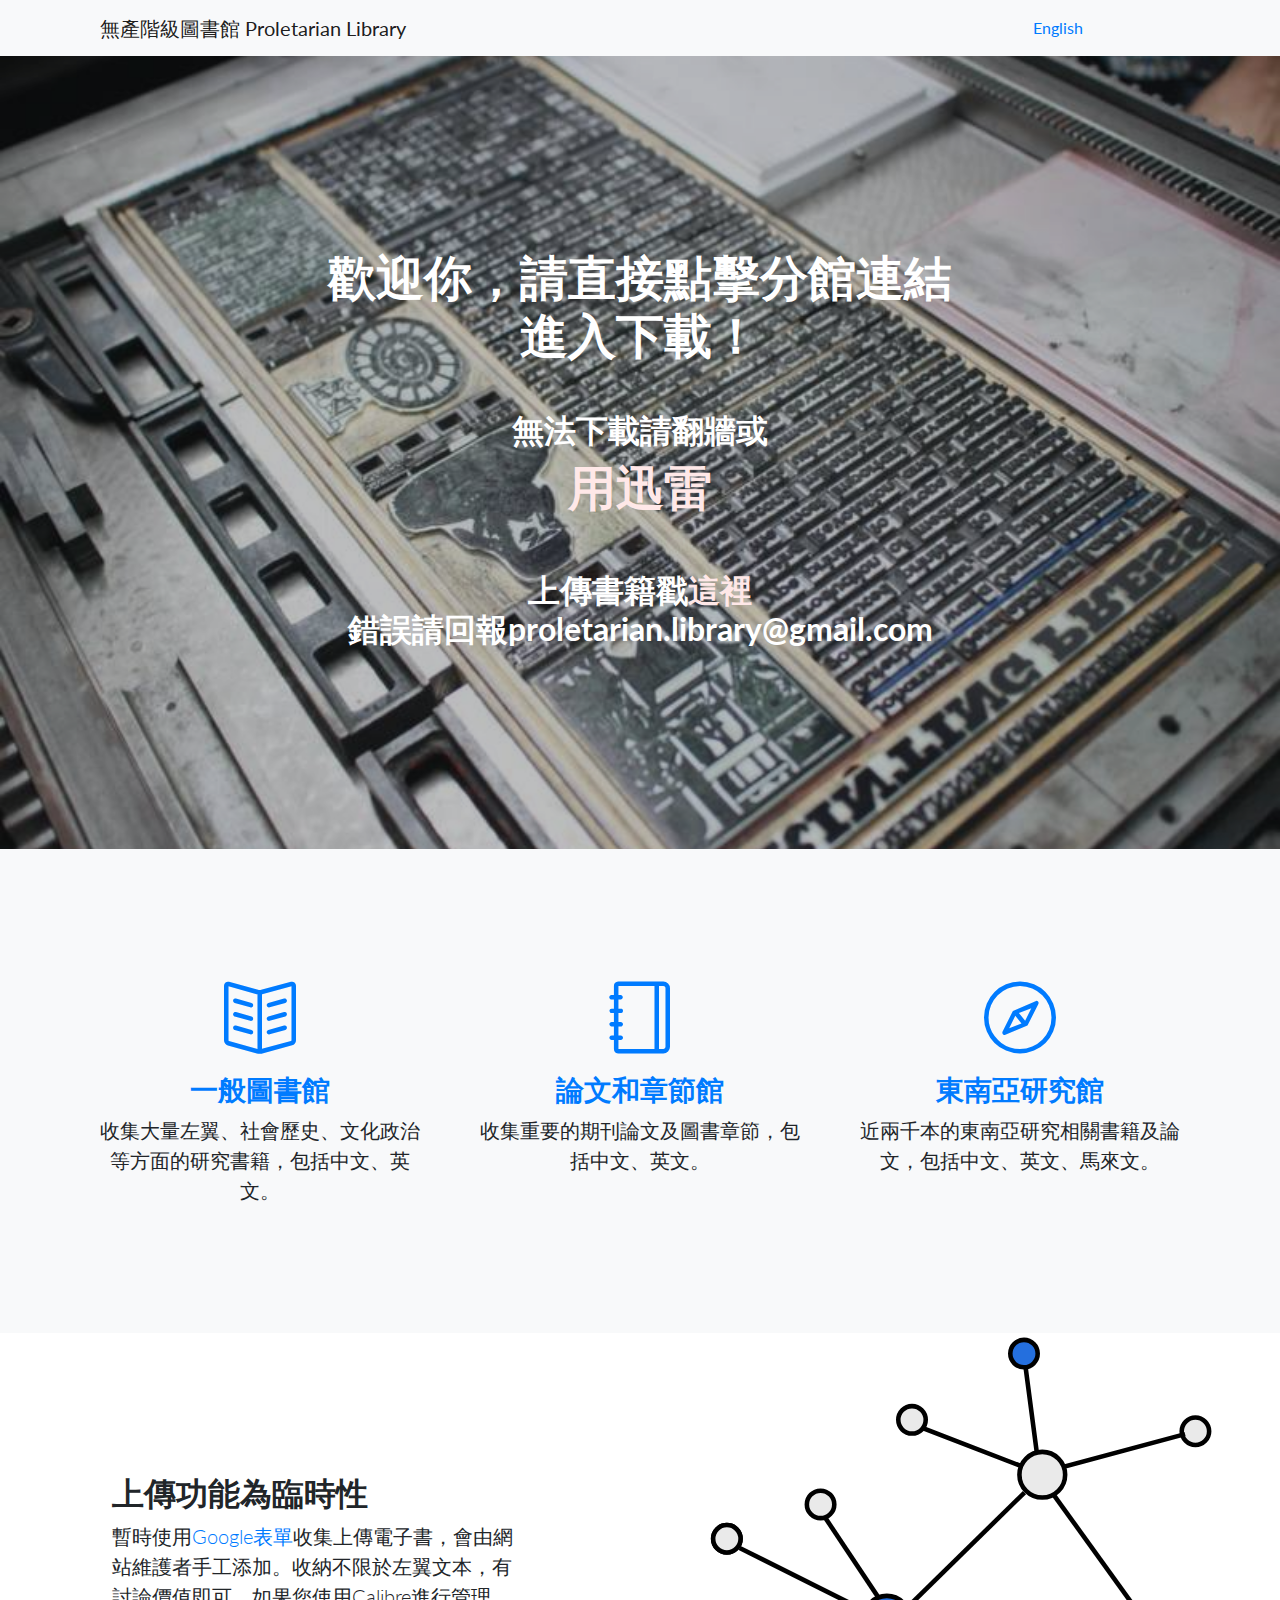
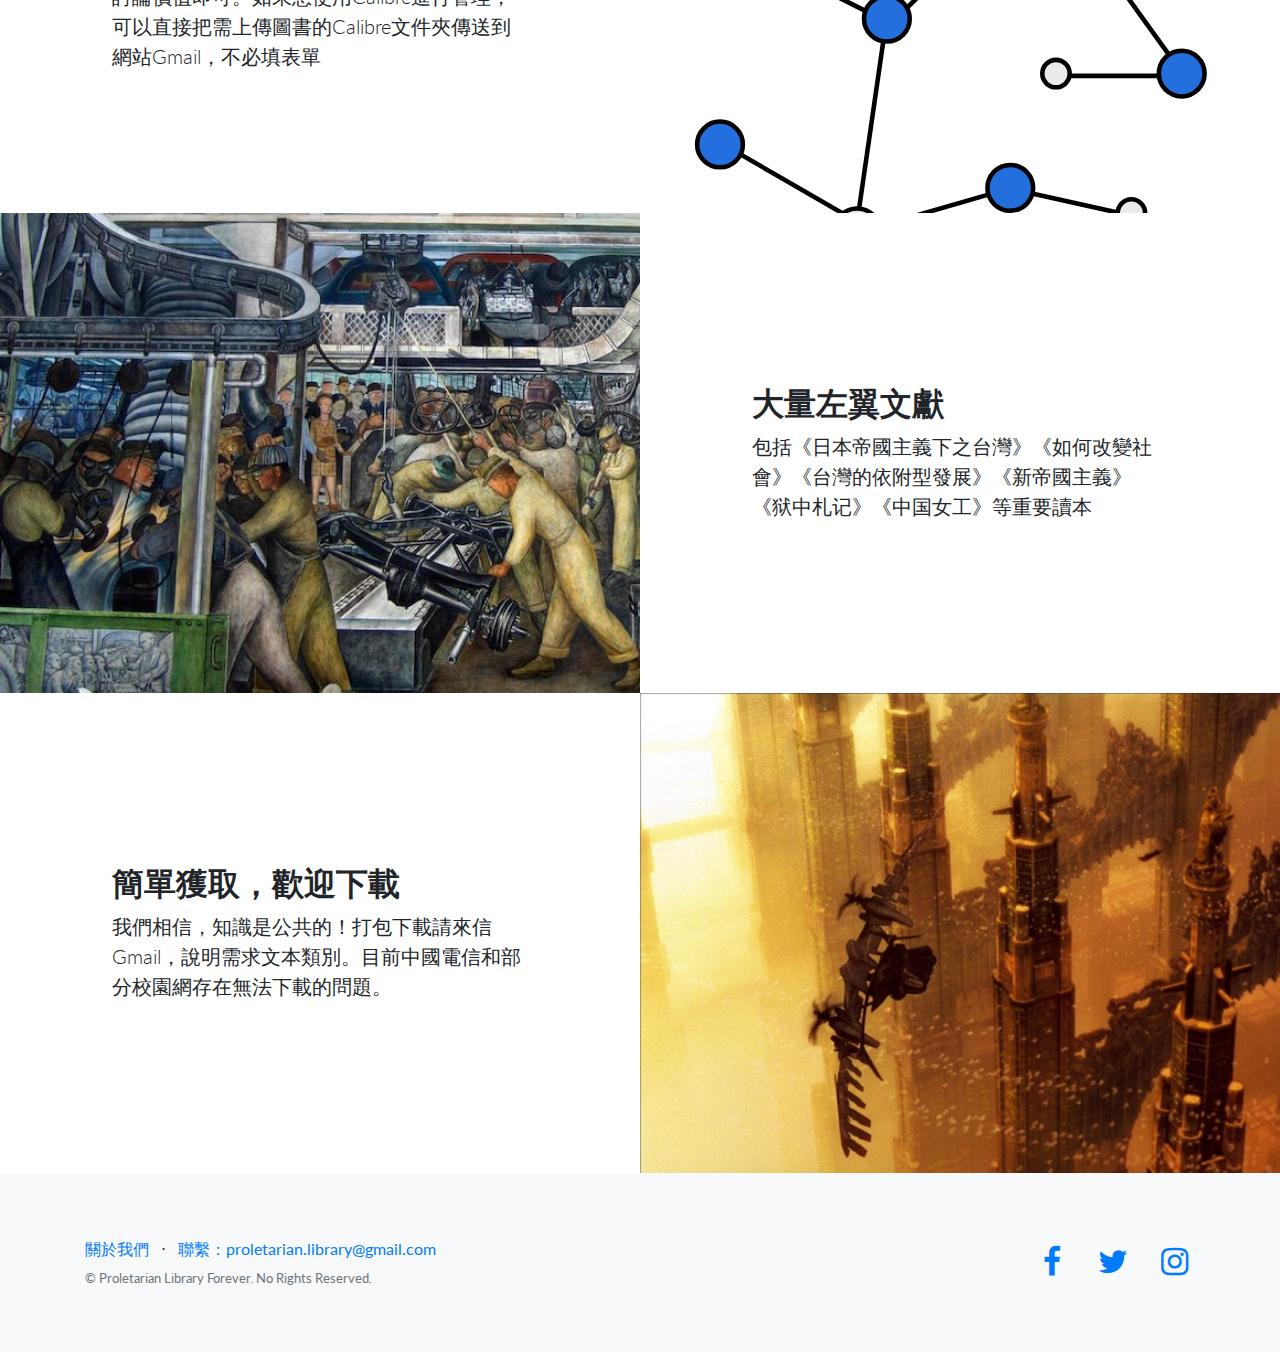
==== commit fd463a6e: "首頁圖片更換" ====
--- a/index.html
+++ b/index.html
@@ -119,7 +119,7 @@
           </div>
         </div>
         <div class="row no-gutters">
-          <div class="col-lg-6 text-white showcase-img" style="background-image: url('img/bg-showcase-2.jpg');"></div>
+          <div class="col-lg-6 text-white showcase-img" style="background-image: url('img/bg-showcase213.jpg');"></div>
           <div class="col-lg-6 my-auto showcase-text">
             <h2>大量左翼文獻</h2>
             <p class="lead mb-0">包括《日本帝國主義下之台灣》《如何改變社會》《台灣的依附型發展》《新帝國主義》《狱中札记》《中国女工》等重要讀本</p>
